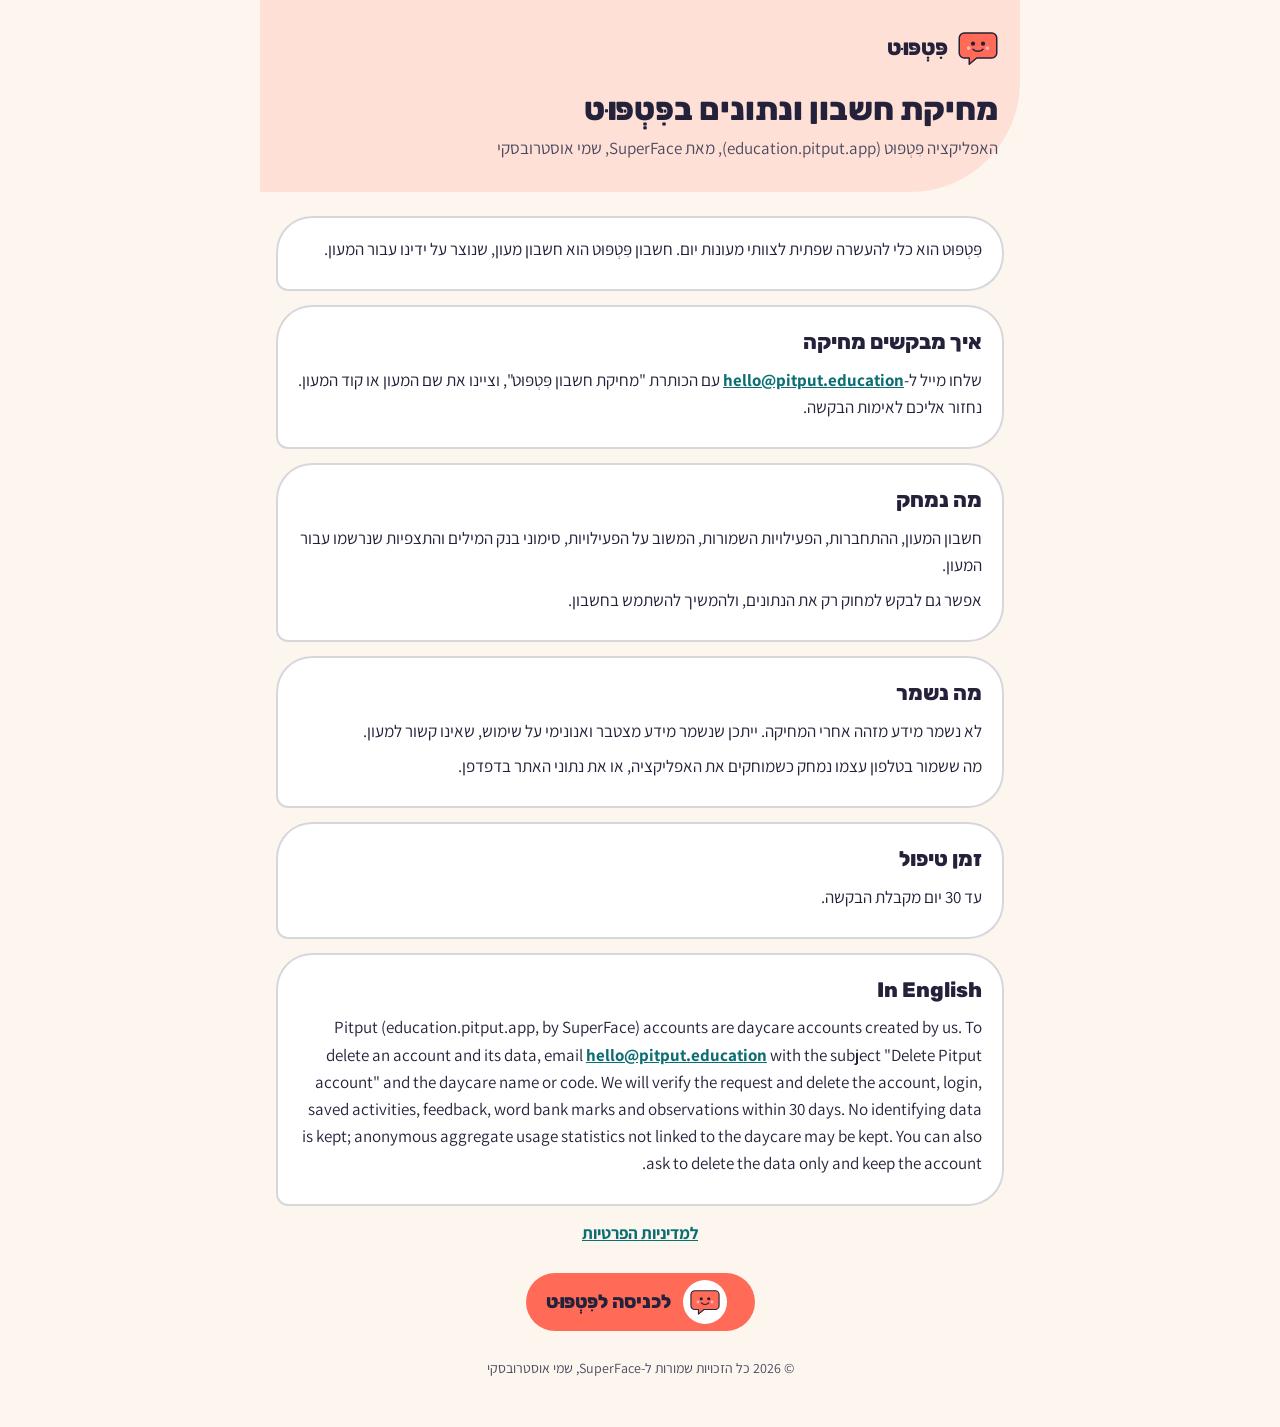
==== delete-account/index.html @ e01c2701 "עמוד /delete-account לפי הנוסח של אינסטינקט; /delete-data מפנה אליו; קישור ממדיניות הפרטיות Co-Autho" ====
<!DOCTYPE html>
<html lang="he" dir="rtl">
<head>
<meta charset="utf-8">
<meta name="viewport" content="width=device-width, initial-scale=1">
<title>מחיקת חשבון ונתונים בפִּטְפּוּט</title>
<meta name="description" content="איך מבקשים למחוק חשבון ונתונים בפִּטְפּוּט.">
<link rel="canonical" href="https://pitput.education/delete-account/">
<link rel="icon" href="/img/logo.svg" type="image/svg+xml">
<meta name="theme-color" content="#FF6B57">
<link rel="stylesheet" href="/fonts/fonts.css">
<style>
:root{--coral:#FF6B57;--ink:#23223A;--teal:#0B6E73;--sand:#FDF6EE;--muted:#4A4960}
*{box-sizing:border-box}
body{margin:0;background:var(--sand);color:var(--ink);font-family:Assistant,Arial,sans-serif;font-size:17px;line-height:1.6;text-align:right}
.wrap{max-width:760px;margin:0 auto;padding:0 16px 48px}
header{background:#FFE0D6;border-radius:0 0 110px 0;padding:28px 22px 30px;margin:0 -16px 24px}
.brand{display:inline-flex;align-items:center;gap:10px;font-family:Rubik,Arial,sans-serif;font-weight:800;font-size:22px;color:var(--ink);text-decoration:none}
.brand img{width:40px;height:40px}
h1{font-family:Rubik,Arial,sans-serif;font-weight:800;font-size:32px;line-height:1.2;margin:14px 0 6px}
header p{margin:0;color:var(--muted)}
section{background:#fff;border-radius:36px 36px 36px 12px;padding:20px 22px;margin:0 0 14px;box-shadow:inset 0 0 0 2px rgba(35,34,58,.18)}
h2{font-family:Rubik,Arial,sans-serif;font-weight:800;font-size:21px;margin:0 0 8px}
p{margin:0 0 8px}
ul{margin:0 0 8px;padding:0 20px 0 0}
li{margin:0 0 6px}
a{color:var(--teal);font-weight:700}
.go{display:flex;align-items:center;justify-content:center;gap:12px;width:max-content;margin:26px auto 0;min-height:58px;padding:0 28px 0 20px;border-radius:999px;background:var(--coral);color:var(--ink);text-decoration:none;font-family:Rubik,Arial,sans-serif;font-weight:800;font-size:19px}
.go .ic{width:44px;height:44px;border-radius:50%;background:#fff;display:flex;align-items:center;justify-content:center}
.go img{width:30px;height:30px}
footer{text-align:center;color:var(--muted);font-size:14px;margin-top:26px}
</style>
</head>
<body>
<div class="wrap">
<header>
 <a class="brand" href="https://pitput.education/"><img src="/img/logo.svg" alt="">פִּטְפּוּט</a>
 <h1>מחיקת חשבון ונתונים בפִּטְפּוּט</h1>
 <p>האפליקציה פִּטְפּוּט (education.pitput.app), מאת SuperFace, שמי אוסטרובסקי</p>
</header>

<section>
 <p>פִּטְפּוּט הוא כלי להעשרה שפתית לצוותי מעונות יום. חשבון פִּטְפּוּט הוא חשבון מעון, שנוצר על ידינו עבור המעון.</p>
</section>

<section>
 <h2>איך מבקשים מחיקה</h2>
 <p>שלחו מייל ל-<a href="mailto:hello@pitput.education?subject=%D7%9E%D7%97%D7%99%D7%A7%D7%AA%20%D7%97%D7%A9%D7%91%D7%95%D7%9F%20%D7%A4%D6%B4%D6%BC%D7%98%D6%B0%D7%A4%D6%BC%D7%95%D6%BC%D7%98">hello@pitput.education</a> עם הכותרת "מחיקת חשבון פִּטְפּוּט", וציינו את שם המעון או קוד המעון. נחזור אליכם לאימות הבקשה.</p>
</section>

<section>
 <h2>מה נמחק</h2>
 <p>חשבון המעון, ההתחברות, הפעילויות השמורות, המשוב על הפעילויות, סימוני בנק המילים והתצפיות שנרשמו עבור המעון.</p>
 <p>אפשר גם לבקש למחוק רק את הנתונים, ולהמשיך להשתמש בחשבון.</p>
</section>

<section>
 <h2>מה נשמר</h2>
 <p>לא נשמר מידע מזהה אחרי המחיקה. ייתכן שנשמר מידע מצטבר ואנונימי על שימוש, שאינו קשור למעון.</p>
 <p>מה ששמור בטלפון עצמו נמחק כשמוחקים את האפליקציה, או את נתוני האתר בדפדפן.</p>
</section>

<section>
 <h2>זמן טיפול</h2>
 <p>עד 30 יום מקבלת הבקשה.</p>
</section>

<section>
 <h2>In English</h2>
 <p>Pitput (education.pitput.app, by SuperFace) accounts are daycare accounts created by us. To delete an account and its data, email <a href="mailto:hello@pitput.education">hello@pitput.education</a> with the subject "Delete Pitput account" and the daycare name or code. We will verify the request and delete the account, login, saved activities, feedback, word bank marks and observations within 30 days. No identifying data is kept; anonymous aggregate usage statistics not linked to the daycare may be kept. You can also ask to delete the data only and keep the account.</p>
</section>

<p style="text-align:center"><a href="/privacy/">למדיניות הפרטיות</a></p>
<a class="go" href="https://pitput.education/"><span class="ic"><img src="/img/logo.svg" alt=""></span>לכניסה לפִּטְפּוּט</a>
<footer>© 2026 כל הזכויות שמורות ל-SuperFace, שמי אוסטרובסקי</footer>
</div>
</body>
</html>
---- fonts/fonts.css ----
@font-face {
  font-family: 'Rubik';
  font-style: normal;
  font-display: swap;
  font-weight: 500;
  src: url(/fonts/rubik-hebrew-500-normal.woff2) format('woff2');
  unicode-range: U+0307-0308,U+0590-05FF,U+200C-2010,U+20AA,U+25CC,U+FB1D-FB4F;
}
@font-face {
  font-family: 'Rubik';
  font-style: normal;
  font-display: swap;
  font-weight: 500;
  src: url(/fonts/rubik-latin-500-normal.woff2) format('woff2');
  unicode-range: U+0000-00FF,U+0131,U+0152-0153,U+02BB-02BC,U+02C6,U+02DA,U+02DC,U+0304,U+0308,U+0329,U+2000-206F,U+20AC,U+2122,U+2191,U+2193,U+2212,U+2215,U+FEFF,U+FFFD;
}
@font-face {
  font-family: 'Rubik';
  font-style: normal;
  font-display: swap;
  font-weight: 700;
  src: url(/fonts/rubik-hebrew-700-normal.woff2) format('woff2');
  unicode-range: U+0307-0308,U+0590-05FF,U+200C-2010,U+20AA,U+25CC,U+FB1D-FB4F;
}
@font-face {
  font-family: 'Rubik';
  font-style: normal;
  font-display: swap;
  font-weight: 700;
  src: url(/fonts/rubik-latin-700-normal.woff2) format('woff2');
  unicode-range: U+0000-00FF,U+0131,U+0152-0153,U+02BB-02BC,U+02C6,U+02DA,U+02DC,U+0304,U+0308,U+0329,U+2000-206F,U+20AC,U+2122,U+2191,U+2193,U+2212,U+2215,U+FEFF,U+FFFD;
}
@font-face {
  font-family: 'Rubik';
  font-style: normal;
  font-display: swap;
  font-weight: 800;
  src: url(/fonts/rubik-hebrew-800-normal.woff2) format('woff2');
  unicode-range: U+0307-0308,U+0590-05FF,U+200C-2010,U+20AA,U+25CC,U+FB1D-FB4F;
}
@font-face {
  font-family: 'Rubik';
  font-style: normal;
  font-display: swap;
  font-weight: 800;
  src: url(/fonts/rubik-latin-800-normal.woff2) format('woff2');
  unicode-range: U+0000-00FF,U+0131,U+0152-0153,U+02BB-02BC,U+02C6,U+02DA,U+02DC,U+0304,U+0308,U+0329,U+2000-206F,U+20AC,U+2122,U+2191,U+2193,U+2212,U+2215,U+FEFF,U+FFFD;
}
@font-face {
  font-family: 'Assistant';
  font-style: normal;
  font-display: swap;
  font-weight: 400;
  src: url(/fonts/assistant-hebrew-400-normal.woff2) format('woff2');
  unicode-range: U+0307-0308,U+0590-05FF,U+200C-2010,U+20AA,U+25CC,U+FB1D-FB4F;
}
@font-face {
  font-family: 'Assistant';
  font-style: normal;
  font-display: swap;
  font-weight: 400;
  src: url(/fonts/assistant-latin-400-normal.woff2) format('woff2');
  unicode-range: U+0000-00FF,U+0131,U+0152-0153,U+02BB-02BC,U+02C6,U+02DA,U+02DC,U+0304,U+0308,U+0329,U+2000-206F,U+20AC,U+2122,U+2191,U+2193,U+2212,U+2215,U+FEFF,U+FFFD;
}
@font-face {
  font-family: 'Assistant';
  font-style: normal;
  font-display: swap;
  font-weight: 600;
  src: url(/fonts/assistant-hebrew-600-normal.woff2) format('woff2');
  unicode-range: U+0307-0308,U+0590-05FF,U+200C-2010,U+20AA,U+25CC,U+FB1D-FB4F;
}
@font-face {
  font-family: 'Assistant';
  font-style: normal;
  font-display: swap;
  font-weight: 600;
  src: url(/fonts/assistant-latin-600-normal.woff2) format('woff2');
  unicode-range: U+0000-00FF,U+0131,U+0152-0153,U+02BB-02BC,U+02C6,U+02DA,U+02DC,U+0304,U+0308,U+0329,U+2000-206F,U+20AC,U+2122,U+2191,U+2193,U+2212,U+2215,U+FEFF,U+FFFD;
}
@font-face {
  font-family: 'Assistant';
  font-style: normal;
  font-display: swap;
  font-weight: 700;
  src: url(/fonts/assistant-hebrew-700-normal.woff2) format('woff2');
  unicode-range: U+0307-0308,U+0590-05FF,U+200C-2010,U+20AA,U+25CC,U+FB1D-FB4F;
}
@font-face {
  font-family: 'Assistant';
  font-style: normal;
  font-display: swap;
  font-weight: 700;
  src: url(/fonts/assistant-latin-700-normal.woff2) format('woff2');
  unicode-range: U+0000-00FF,U+0131,U+0152-0153,U+02BB-02BC,U+02C6,U+02DA,U+02DC,U+0304,U+0308,U+0329,U+2000-206F,U+20AC,U+2122,U+2191,U+2193,U+2212,U+2215,U+FEFF,U+FFFD;
}
@font-face {
  font-family: 'Assistant';
  font-style: normal;
  font-display: swap;
  font-weight: 800;
  src: url(/fonts/assistant-hebrew-800-normal.woff2) format('woff2');
  unicode-range: U+0307-0308,U+0590-05FF,U+200C-2010,U+20AA,U+25CC,U+FB1D-FB4F;
}
@font-face {
  font-family: 'Assistant';
  font-style: normal;
  font-display: swap;
  font-weight: 800;
  src: url(/fonts/assistant-latin-800-normal.woff2) format('woff2');
  unicode-range: U+0000-00FF,U+0131,U+0152-0153,U+02BB-02BC,U+02C6,U+02DA,U+02DC,U+0304,U+0308,U+0329,U+2000-206F,U+20AC,U+2122,U+2191,U+2193,U+2212,U+2215,U+FEFF,U+FFFD;
}
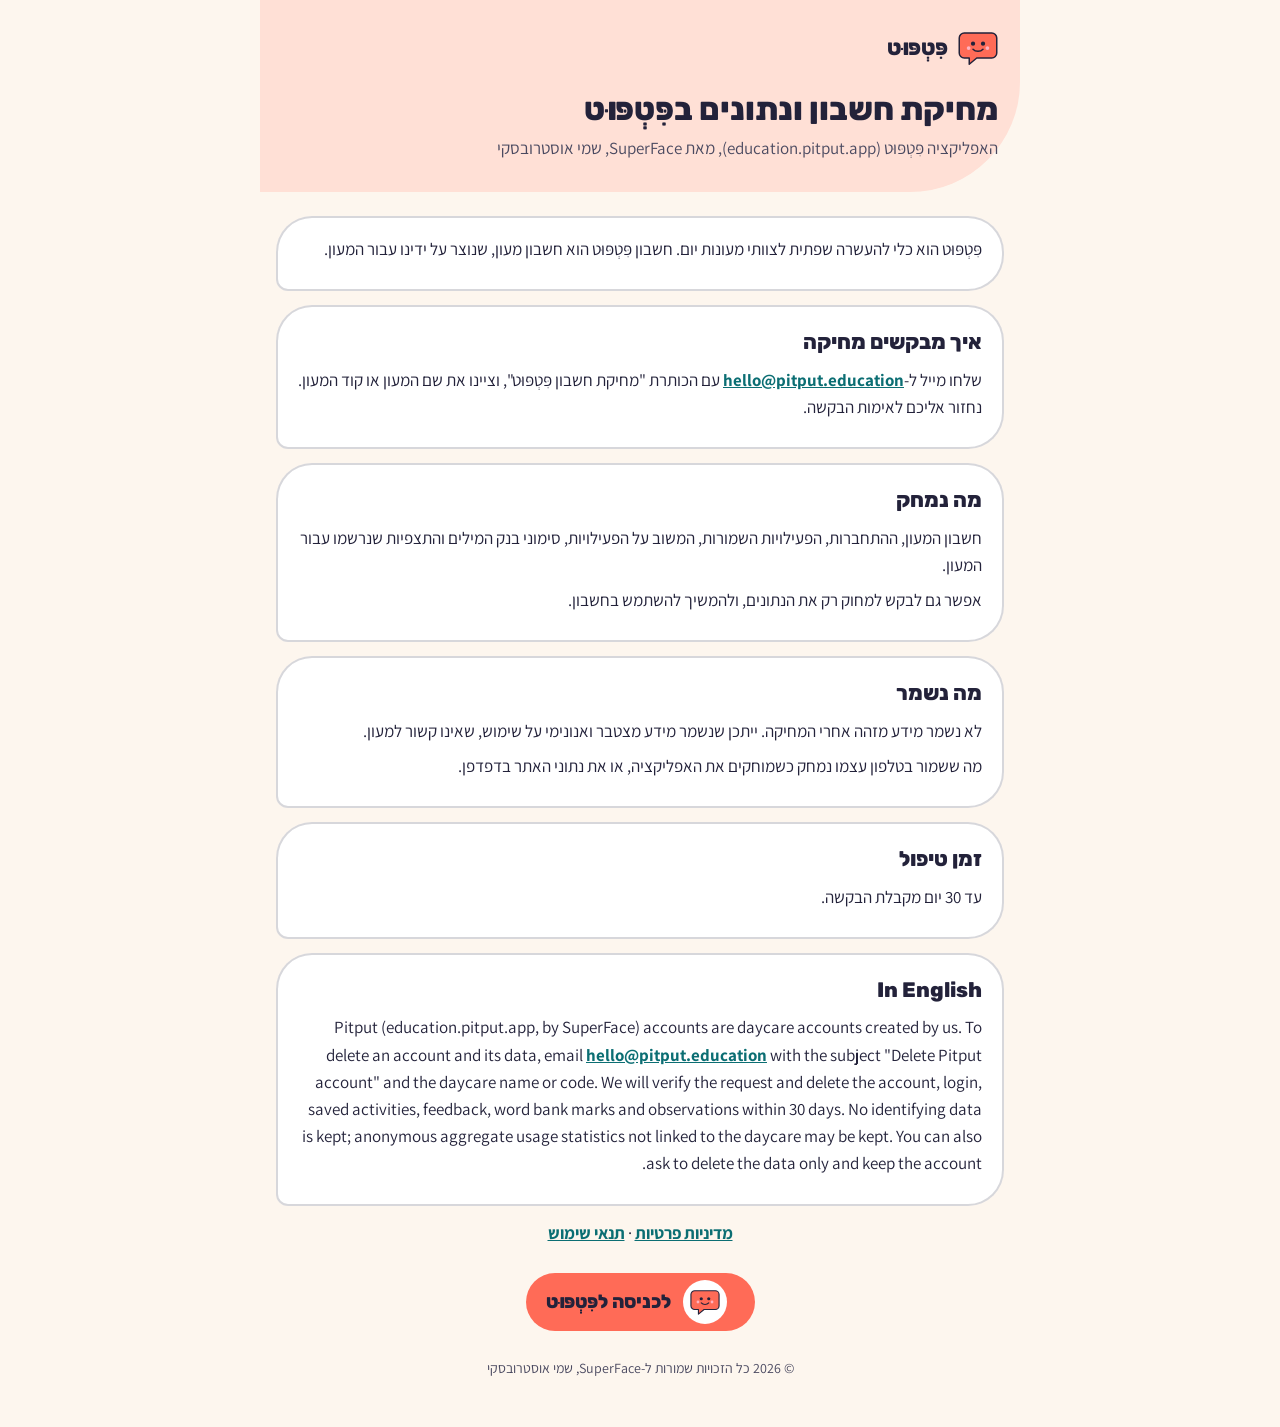
==== commit 53eeb2f7: "עמוד תנאי שימוש ב-/terms, וקישורים בין עמודי הפרטיות, המחיקה והתנאים Co-Authored-By: Claude Opus 5.5" ====
--- a/delete-account/index.html
+++ b/delete-account/index.html
@@ -70,7 +70,7 @@
  <p>Pitput (education.pitput.app, by SuperFace) accounts are daycare accounts created by us. To delete an account and its data, email <a href="mailto:hello@pitput.education">hello@pitput.education</a> with the subject "Delete Pitput account" and the daycare name or code. We will verify the request and delete the account, login, saved activities, feedback, word bank marks and observations within 30 days. No identifying data is kept; anonymous aggregate usage statistics not linked to the daycare may be kept. You can also ask to delete the data only and keep the account.</p>
 </section>
 
-<p style="text-align:center"><a href="/privacy/">למדיניות הפרטיות</a></p>
+<p style="text-align:center"><a href="/privacy/">מדיניות פרטיות</a> · <a href="/terms/">תנאי שימוש</a></p>
 <a class="go" href="https://pitput.education/"><span class="ic"><img src="/img/logo.svg" alt=""></span>לכניסה לפִּטְפּוּט</a>
 <footer>© 2026 כל הזכויות שמורות ל-SuperFace, שמי אוסטרובסקי</footer>
 </div>
